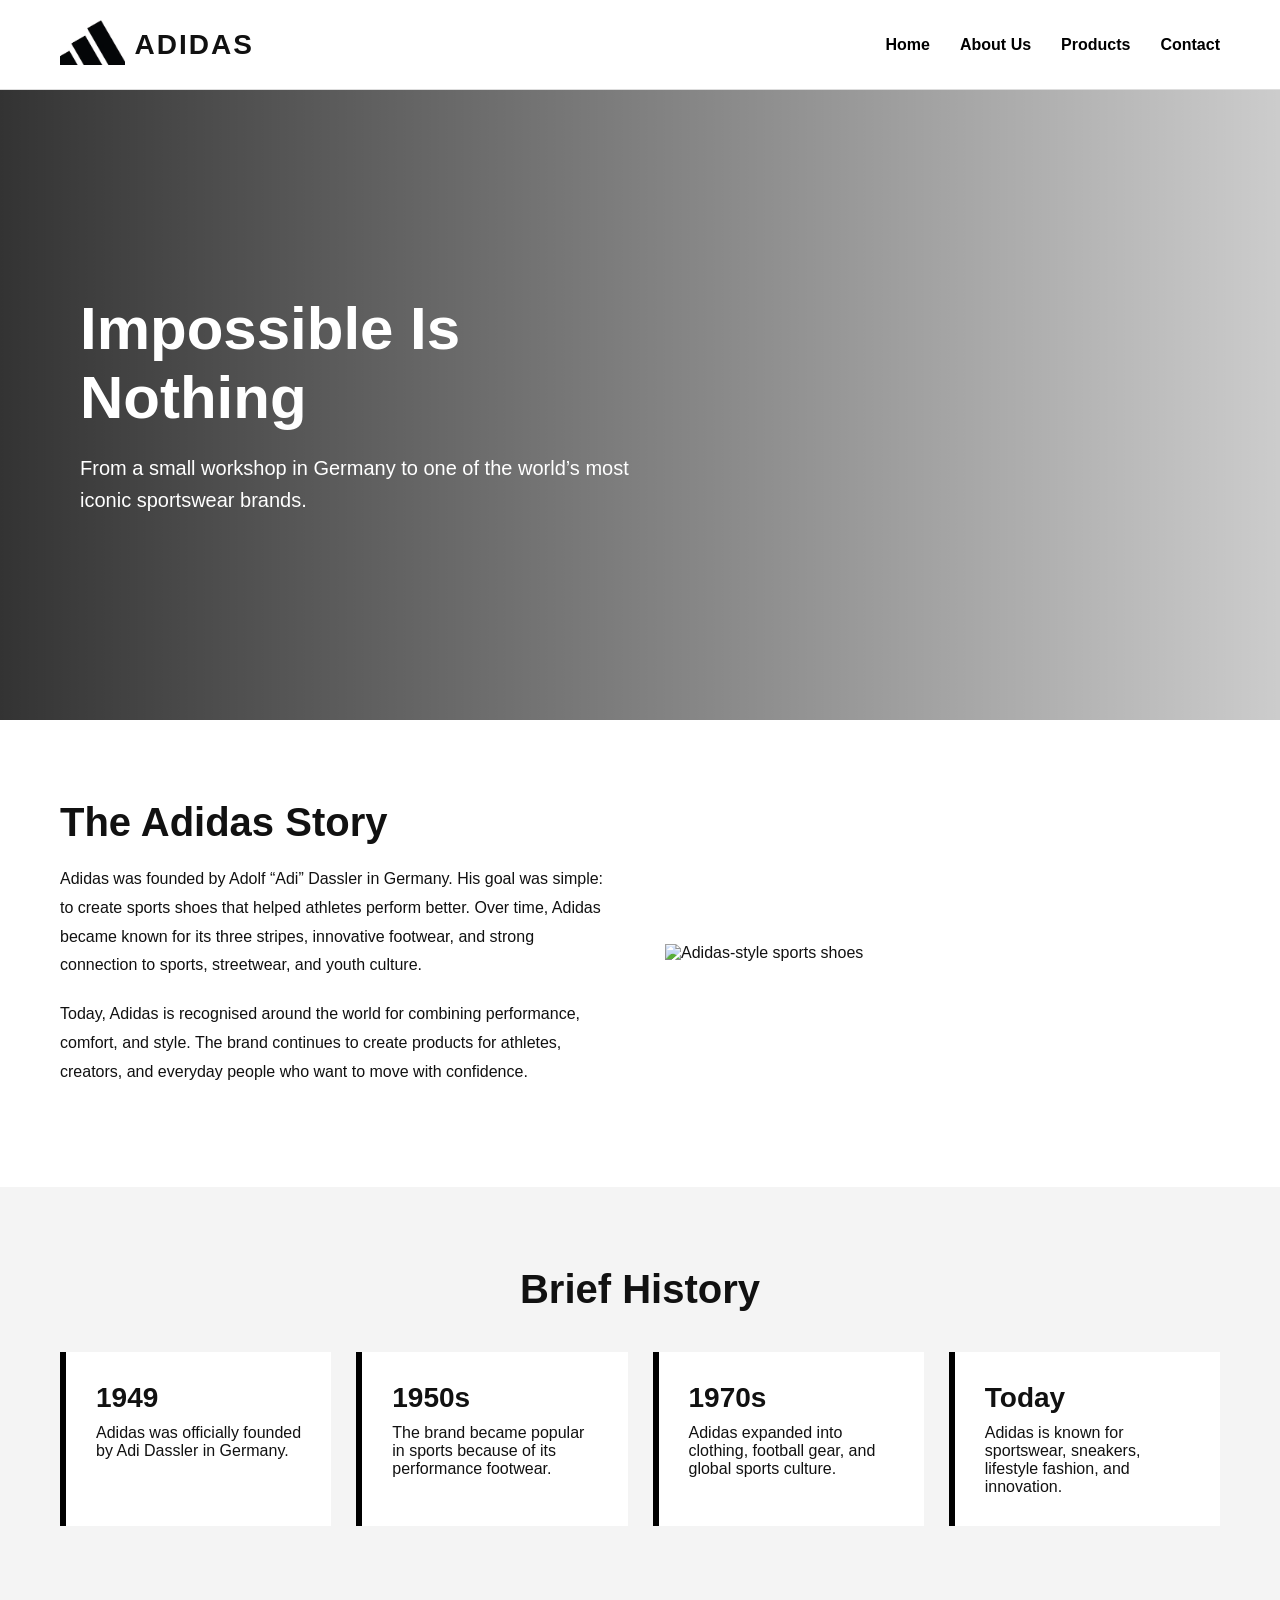
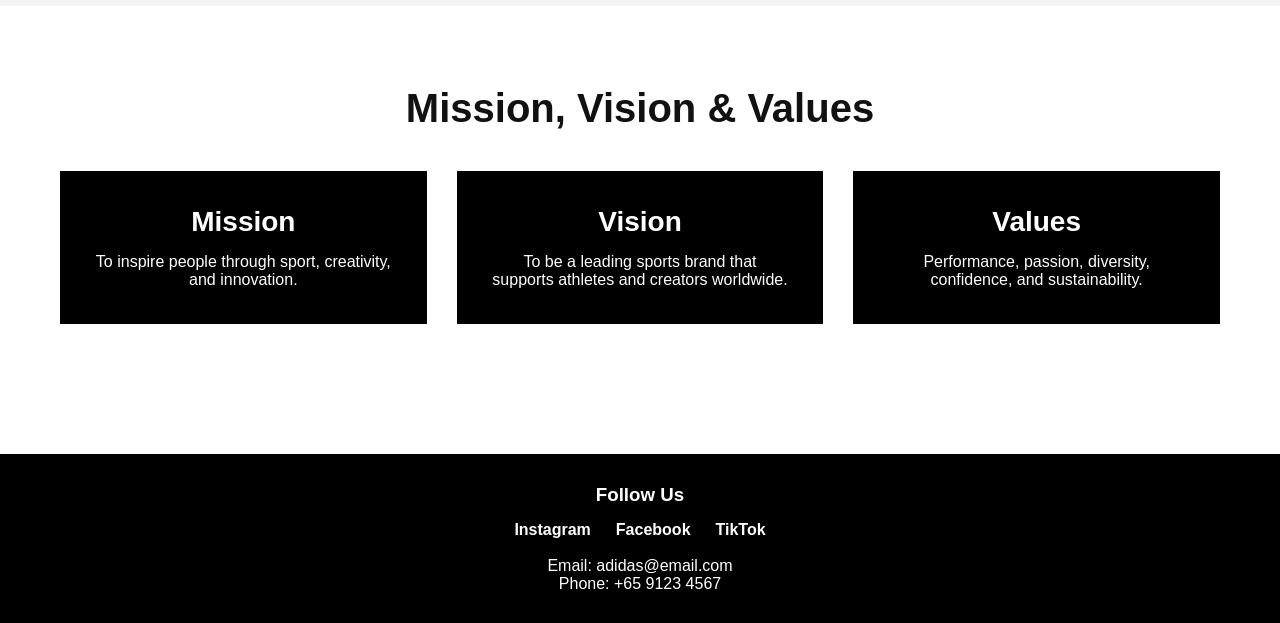
==== aboutus.html @ 66c378e8 "Add files via upload" ====
<!DOCTYPE html>
<html>
<head>
    <title>About Us</title>
    <link rel="stylesheet" href="style.css">
</head>

<body>

<header>
    <nav>
        <div class="logo">

    <a href="index.html">
        <img src="images/logo.webp" alt="Adidas Logo">
    </a>

    <span>ADIDAS</span>

</div>

        <ul>
            <li><a href="index.html">Home</a></li>
            <li><a href="aboutus.html">About Us</a></li>
            <li><a href="products.html">Products</a></li>
            <li><a href="contactus.html">Contact</a></li>
        </ul>
    </nav>
</header>

<section class="about-hero">
    <div class="about-hero-text">
        <h1>Impossible Is Nothing</h1>
        <p>From a small workshop in Germany to one of the world’s most iconic sportswear brands.</p>
    </div>
</section>

<section class="about-story">

    <div class="story-text">
        <h2>The Adidas Story</h2>

        <p>
            Adidas was founded by Adolf “Adi” Dassler in Germany. His goal was simple:
            to create sports shoes that helped athletes perform better. Over time,
            Adidas became known for its three stripes, innovative footwear, and strong
            connection to sports, streetwear, and youth culture.
        </p>

        <p>
            Today, Adidas is recognised around the world for combining performance,
            comfort, and style. The brand continues to create products for athletes,
            creators, and everyday people who want to move with confidence.
        </p>
    </div>

 <div class="story-image">
    <img src="https://th.bing.com/th/id/OIP.qtzQXvxmm-uWm6cFCVfE-gHaHa?w=189&h=190&c=7&r=0&o=7&dpr=1.3&pid=1.7&rm=3" alt="Adidas-style sports shoes">
</div>
</section>

<section class="timeline-section">

    <h2 class="section-title">Brief History</h2>

    <div class="timeline">

        <div class="timeline-card">
            <h3>1949</h3>
            <p>Adidas was officially founded by Adi Dassler in Germany.</p>
        </div>

        <div class="timeline-card">
            <h3>1950s</h3>
            <p>The brand became popular in sports because of its performance footwear.</p>
        </div>

        <div class="timeline-card">
            <h3>1970s</h3>
            <p>Adidas expanded into clothing, football gear, and global sports culture.</p>
        </div>

        <div class="timeline-card">
            <h3>Today</h3>
            <p>Adidas is known for sportswear, sneakers, lifestyle fashion, and innovation.</p>
        </div>

    </div>

</section>

<section class="values-section">

    <h2 class="section-title">Mission, Vision & Values</h2>

    <div class="values-grid">

        <div class="value-card">
            <h3>Mission</h3>
            <p>To inspire people through sport, creativity, and innovation.</p>
        </div>

        <div class="value-card">
            <h3>Vision</h3>
            <p>To be a leading sports brand that supports athletes and creators worldwide.</p>
        </div>

        <div class="value-card">
            <h3>Values</h3>
            <p>Performance, passion, diversity, confidence, and sustainability.</p>
        </div>

    </div>

</section>

<footer>

    <div class="footer-content">

        <h3>Follow Us</h3>

        <div class="social-links">

            <a href="https://instagram.com/adidas" target="_blank">
                Instagram
            </a>

            <a href="https://facebook.com/adidas" target="_blank">
                Facebook
            </a>

            <a href="https://tiktok.com/@adidas" target="_blank">
                TikTok
            </a>

        </div>

        <br>

        <p>
            Email:
            <a href="mailto:adidas@email.com">
                adidas@email.com
            </a>
        </p>

        <p>
            Phone:
            <a href="tel:+6591234567">
                +65 9123 4567
            </a>
        </p>

    </div>

</footer>

</body>
</html>
---- style.css ----
/* RESET */
*{
    margin:0;
    padding:0;
    box-sizing:border-box;
    font-family:Arial, sans-serif;
}

/* BODY */
body{
    background:#ffffff;
    color:#111;
}

/* NAVIGATION */
header{
    background:white;
    border-bottom:1px solid #ddd;
    position:sticky;
    top:0;
}

nav{
    display:flex;
    justify-content:space-between;
    align-items:center;
    padding:20px 60px;
}

.logo{
    display:flex;
    align-items:center;
    gap:10px;
}

.logo img{
    height:45px;
}

.logo span{
    font-size:28px;
    font-weight:bold;
    letter-spacing:2px;
}

nav ul{
    display:flex;
    list-style:none;
    gap:30px;
}

nav a{
    text-decoration:none;
    color:black;
    font-weight:bold;
    transition:0.3s;
}

nav a:hover{
    color:gray;
}

/* HERO SECTION */
.hero{
    height:100vh;

    background:
    linear-gradient(to right,
    rgba(197, 185, 185, 0.8),
    rgba(0,0,0,0.2)),
    url('images/hero.png');

    background-size:cover;
    background-position:center;

    display:flex;
    align-items:center;

    padding-left:80px;
}

.hero-text{
    background:rgba(0,0,0,0.5);
    padding:40px;
    max-width:500px;
}

.hero-text h1{
    font-size:60px;
    margin-bottom:20px;
}

.hero-text p{
    margin-bottom:20px;
    line-height:1.6;
}

.btn{
    display:inline-block;
    background:black;
    color:white;
    padding:15px 30px;
    text-decoration:none;
    font-weight:bold;
    transition:0.3s;
}

.btn:hover{
    background:#444;
}

/* SECTIONS */
section{
    padding:80px 60px;
}

.section-title{
    font-size:40px;
    margin-bottom:40px;
    text-align:center;
}

/* PRODUCT GRID */
.products-grid{
    display:grid;
    grid-template-columns:repeat(auto-fit, minmax(250px,1fr));
    gap:30px;
}

.product-card{
    border:1px solid #ddd;
    overflow:hidden;
    transition:0.3s;
    background:white;
}

.product-card:hover{
    transform:translateY(-5px);
}

.product-card img{
    width:100%;
    height:250px;
   object-fit:contain;
    background:white;
}

.product-info{
    padding:20px;
}

.product-info h3{
    margin-bottom:10px;
}

.price{
    color:#000;
    font-weight:bold;
    margin-top:10px;
}

/* ABOUT PAGE */
.about-container{
    max-width:900px;
    margin:auto;
    line-height:1.8;
}

.about-container h2{
    margin-bottom:20px;
}

/* CONTACT FORM */
.contact-container{
    display:grid;
    grid-template-columns:1fr 1fr;
    gap:50px;
}

form{
    display:flex;
    flex-direction:column;
}

input, textarea{
    padding:15px;
    margin-bottom:20px;
    border:1px solid #ccc;
}

textarea{
    height:150px;
}

button{
    padding:15px;
    border:none;
    background:black;
    color:white;
    font-weight:bold;
    cursor:pointer;
}

/* FOOTER */
footer{
    background:black;
    color:white;
    text-align:center;
    padding:30px;
    margin-top:50px;
}

/* RESPONSIVE */
@media(max-width:768px){

    nav{
        flex-direction:column;
        gap:20px;
    }

    .hero-text h1{
        font-size:40px;
    }

    .contact-container{
        grid-template-columns:1fr;
    }
}

.about-hero{
    height:70vh;
    background:
    linear-gradient(to right, rgba(0,0,0,0.8), rgba(0,0,0,0.2)),
    url("https://th.bing.com/th/id/OIP.sq7r9M1VUjh9C0hHexVWXwHaE8?w=240&h=180&c=7&r=0&o=7&dpr=1.3&pid=1.7&rm=3");
    background-size:cover;
    background-position:center;
    display:flex;
    align-items:center;
    padding:80px;
    color:white;
}
.about-hero-text{
    max-width:600px;
}

.about-hero-text h1{
    font-size:60px;
    margin-bottom:20px;
}

.about-hero-text p{
    font-size:20px;
    line-height:1.6;
}

.about-story{
    display:grid;
    grid-template-columns:1fr 1fr;
    gap:50px;
    align-items:center;
}

.story-text h2{
    font-size:40px;
    margin-bottom:20px;
}

.story-text p{
    line-height:1.8;
    margin-bottom:20px;
}

.story-image img{
    width:100%;
    height:400px;
    object-fit:cover;
    background:white;
}

.timeline-section{
    background:#f4f4f4;
}

.timeline{
    display:grid;
    grid-template-columns:repeat(auto-fit, minmax(220px,1fr));
    gap:25px;
}

.timeline-card{
    background:white;
    padding:30px;
    border-left:6px solid black;
    transition:0.3s;
}

.timeline-card:hover{
    transform:translateY(-8px);
    box-shadow:0 10px 25px rgba(0,0,0,0.15);
}

.timeline-card h3{
    font-size:28px;
    margin-bottom:10px;
}

.values-grid{
    display:grid;
    grid-template-columns:repeat(auto-fit, minmax(250px,1fr));
    gap:30px;
}

.value-card{
    background:black;
    color:white;
    padding:35px;
    text-align:center;
    transition:0.3s;
}

.value-card:hover{
    background:#333;
    transform:scale(1.03);
}

.value-card h3{
    font-size:28px;
    margin-bottom:15px;
}

@media(max-width:768px){
    .about-story{
        grid-template-columns:1fr;
    }

    .about-hero{
        padding:40px;
    }

    .about-hero-text h1{
        font-size:40px;
    }
}

/* REVIEWS */

.review-section{
    margin-top:80px;
}

.review-card{
    border:1px solid #ddd;
    padding:25px;
    margin-bottom:25px;
    background:#fafafa;
    transition:0.3s;
}

.review-card:hover{
    transform:scale(1.02);
}

.stars{
    color:gold;
    font-size:20px;
    margin-bottom:10px;
}

.review-name{
    font-weight:bold;
    margin-top:15px;
}

.verified{
    color:green;
    font-size:14px;
}

/* FOOTER LINKS */

.footer-content{
    text-align:center;
}

.social-links{
    display:flex;
    justify-content:center;
    gap:25px;
    margin-top:15px;
}

.social-links a{
    color:white;
    text-decoration:none;
    font-weight:bold;
    transition:0.3s;
}

.social-links a:hover{
    color:#999;
}

footer a{
    color:white;
    text-decoration:none;
}

footer a:hover{
    text-decoration:underline;
}
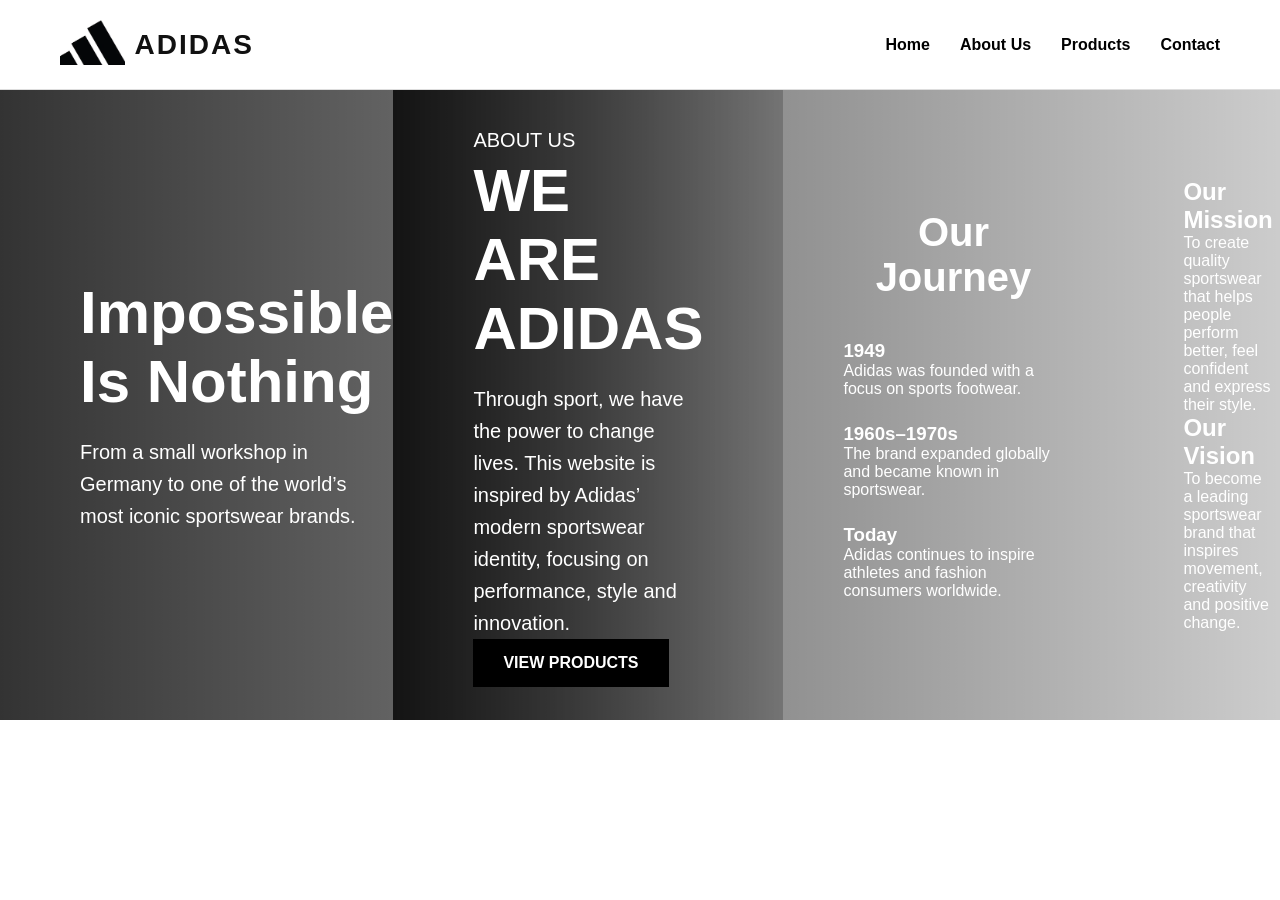
==== commit 8f265b09: "Refactor About Us page structure and content" ====
--- a/aboutus.html
+++ b/aboutus.html
@@ -33,60 +33,55 @@
         <h1>Impossible Is Nothing</h1>
         <p>From a small workshop in Germany to one of the world’s most iconic sportswear brands.</p>
     </div>
+<section class="about-hero">
+    <div class="about-hero-text">
+        <p class="small-title">ABOUT US</p>
+        <h1>WE ARE ADIDAS</h1>
+        <p>
+            Through sport, we have the power to change lives. This website is inspired
+            by Adidas’ modern sportswear identity, focusing on performance, style and innovation.
+        </p>
+        <a href="products.html" class="btn">VIEW PRODUCTS</a>
+    </div>
 </section>
 
-<section class="about-story">
+<section class="journey">
+    <h2 class="section-title">Our Journey</h2>
 
-    <div class="story-text">
-        <h2>The Adidas Story</h2>
+    <div class="timeline">
+        <div>
+            <h3>1949</h3>
+            <p>Adidas was founded with a focus on sports footwear.</p>
+        </div>
 
+        <div>
+            <h3>1960s–1970s</h3>
+            <p>The brand expanded globally and became known in sportswear.</p>
+        </div>
+
+        <div>
+            <h3>Today</h3>
+            <p>Adidas continues to inspire athletes and fashion consumers worldwide.</p>
+        </div>
+    </div>
+</section>
+
+<section class="mission-vision">
+    <div>
+        <h2>Our Mission</h2>
         <p>
-            Adidas was founded by Adolf “Adi” Dassler in Germany. His goal was simple:
-            to create sports shoes that helped athletes perform better. Over time,
-            Adidas became known for its three stripes, innovative footwear, and strong
-            connection to sports, streetwear, and youth culture.
-        </p>
-
-        <p>
-            Today, Adidas is recognised around the world for combining performance,
-            comfort, and style. The brand continues to create products for athletes,
-            creators, and everyday people who want to move with confidence.
+            To create quality sportswear that helps people perform better,
+            feel confident and express their style.
         </p>
     </div>
 
- <div class="story-image">
-    <img src="https://th.bing.com/th/id/OIP.qtzQXvxmm-uWm6cFCVfE-gHaHa?w=189&h=190&c=7&r=0&o=7&dpr=1.3&pid=1.7&rm=3" alt="Adidas-style sports shoes">
-</div>
-</section>
-
-<section class="timeline-section">
-
-    <h2 class="section-title">Brief History</h2>
-
-    <div class="timeline">
-
-        <div class="timeline-card">
-            <h3>1949</h3>
-            <p>Adidas was officially founded by Adi Dassler in Germany.</p>
-        </div>
-
-        <div class="timeline-card">
-            <h3>1950s</h3>
-            <p>The brand became popular in sports because of its performance footwear.</p>
-        </div>
-
-        <div class="timeline-card">
-            <h3>1970s</h3>
-            <p>Adidas expanded into clothing, football gear, and global sports culture.</p>
-        </div>
-
-        <div class="timeline-card">
-            <h3>Today</h3>
-            <p>Adidas is known for sportswear, sneakers, lifestyle fashion, and innovation.</p>
-        </div>
-
+    <div>
+        <h2>Our Vision</h2>
+        <p>
+            To become a leading sportswear brand that inspires movement,
+            creativity and positive change.
+        </p>
     </div>
-
 </section>
 
 <section class="values-section">
@@ -157,4 +152,4 @@
 </footer>
 
 </body>
-</html>+</html>
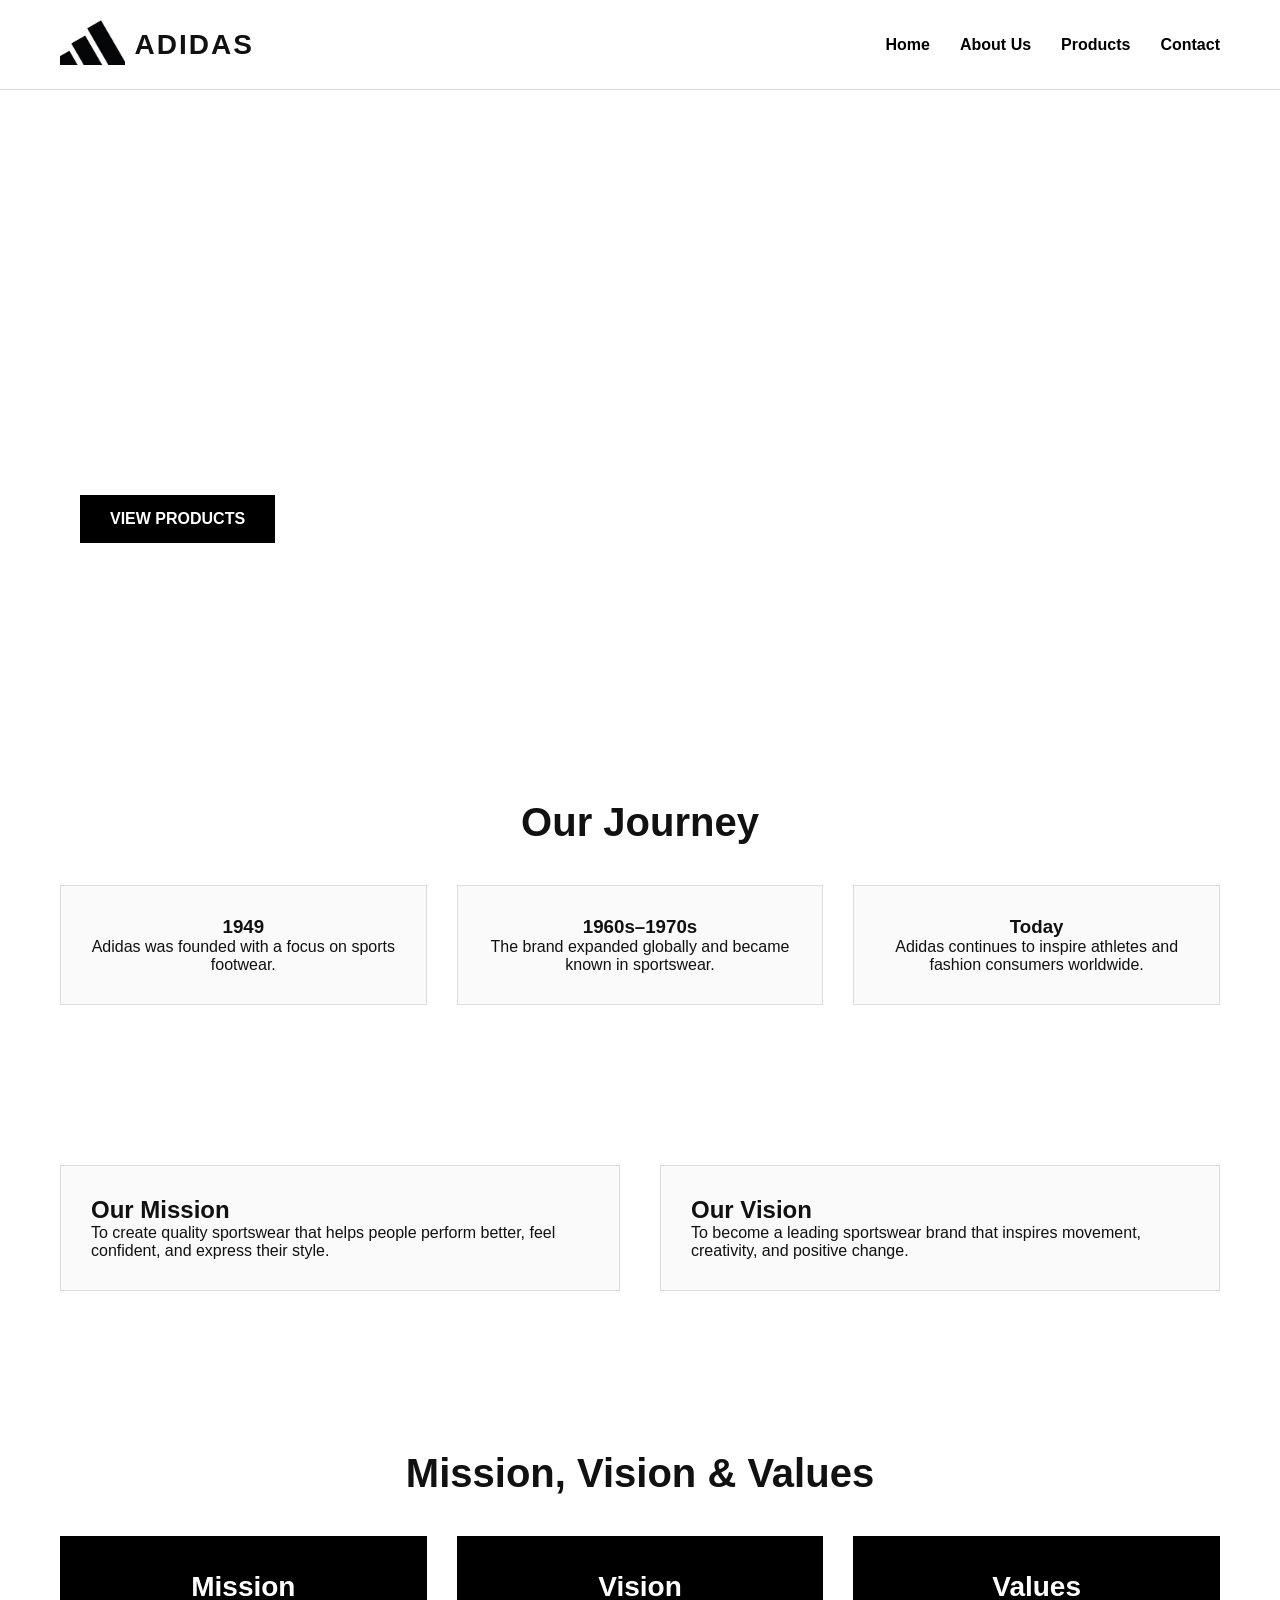
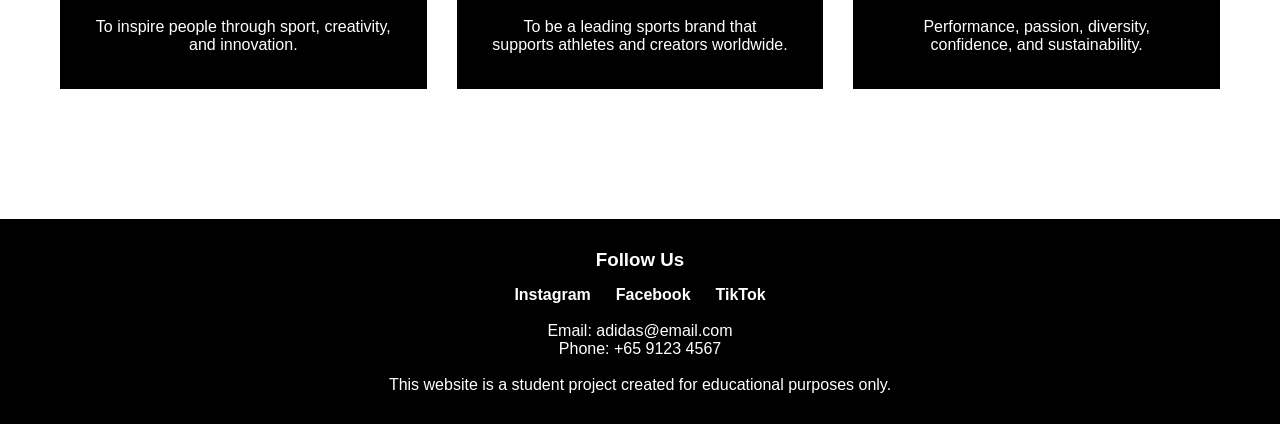
==== commit a0a87cd4: "Revise About Us page layout and content Updated the About Us page with improved structure and conten" ====
--- a/aboutus.html
+++ b/aboutus.html
@@ -1,23 +1,30 @@
 <!DOCTYPE html>
 <html>
+
 <head>
+    <meta charset="UTF-8">
+    <meta name="viewport" content="width=device-width, initial-scale=1.0">
+
     <title>About Us</title>
+
     <link rel="stylesheet" href="style.css">
 </head>
 
 <body>
 
 <header>
+
     <nav>
+
         <div class="logo">
 
-    <a href="index.html">
-        <img src="images/logo.webp" alt="Adidas Logo">
-    </a>
-
-    <span>ADIDAS</span>
-
-</div>
+            <a href="index.html">
+                <img src="images/logo.webp" alt="Adidas Logo">
+            </a>
+
+            <span>ADIDAS</span>
+
+        </div>
 
         <ul>
             <li><a href="index.html">Home</a></li>
@@ -25,89 +32,131 @@
             <li><a href="products.html">Products</a></li>
             <li><a href="contactus.html">Contact</a></li>
         </ul>
+
     </nav>
+
 </header>
 
+<!-- HERO SECTION -->
+
 <section class="about-hero">
+
     <div class="about-hero-text">
-        <h1>Impossible Is Nothing</h1>
-        <p>From a small workshop in Germany to one of the world’s most iconic sportswear brands.</p>
-    </div>
-<section class="about-hero">
-    <div class="about-hero-text">
+
         <p class="small-title">ABOUT US</p>
+
         <h1>WE ARE ADIDAS</h1>
-        <p>
-            Through sport, we have the power to change lives. This website is inspired
-            by Adidas’ modern sportswear identity, focusing on performance, style and innovation.
-        </p>
-        <a href="products.html" class="btn">VIEW PRODUCTS</a>
-    </div>
-</section>
+
+        <p>
+            Through sport, we have the power to change lives.
+            This website is inspired by Adidas’ modern sportswear
+            identity, focusing on performance, style, and innovation.
+        </p>
+
+        <a href="products.html" class="btn">
+            VIEW PRODUCTS
+        </a>
+
+    </div>
+
+</section>
+
+<!-- JOURNEY SECTION -->
 
 <section class="journey">
+
     <h2 class="section-title">Our Journey</h2>
 
     <div class="timeline">
+
         <div>
             <h3>1949</h3>
-            <p>Adidas was founded with a focus on sports footwear.</p>
+            <p>
+                Adidas was founded with a focus on sports footwear.
+            </p>
         </div>
 
         <div>
             <h3>1960s–1970s</h3>
-            <p>The brand expanded globally and became known in sportswear.</p>
+            <p>
+                The brand expanded globally and became known in sportswear.
+            </p>
         </div>
 
         <div>
             <h3>Today</h3>
-            <p>Adidas continues to inspire athletes and fashion consumers worldwide.</p>
-        </div>
-    </div>
-</section>
+            <p>
+                Adidas continues to inspire athletes and fashion consumers worldwide.
+            </p>
+        </div>
+
+    </div>
+
+</section>
+
+<!-- MISSION / VISION -->
 
 <section class="mission-vision">
+
     <div>
         <h2>Our Mission</h2>
+
         <p>
             To create quality sportswear that helps people perform better,
-            feel confident and express their style.
+            feel confident, and express their style.
         </p>
     </div>
 
     <div>
         <h2>Our Vision</h2>
+
         <p>
             To become a leading sportswear brand that inspires movement,
-            creativity and positive change.
-        </p>
-    </div>
-</section>
+            creativity, and positive change.
+        </p>
+    </div>
+
+</section>
+
+<!-- VALUES SECTION -->
 
 <section class="values-section">
 
-    <h2 class="section-title">Mission, Vision & Values</h2>
+    <h2 class="section-title">
+        Mission, Vision & Values
+    </h2>
 
     <div class="values-grid">
 
         <div class="value-card">
             <h3>Mission</h3>
-            <p>To inspire people through sport, creativity, and innovation.</p>
+
+            <p>
+                To inspire people through sport, creativity, and innovation.
+            </p>
         </div>
 
         <div class="value-card">
             <h3>Vision</h3>
-            <p>To be a leading sports brand that supports athletes and creators worldwide.</p>
+
+            <p>
+                To be a leading sports brand that supports athletes and creators worldwide.
+            </p>
         </div>
 
         <div class="value-card">
             <h3>Values</h3>
-            <p>Performance, passion, diversity, confidence, and sustainability.</p>
-        </div>
-
-    </div>
-
-</section>
+
+            <p>
+                Performance, passion, diversity, confidence, and sustainability.
+            </p>
+        </div>
+
+    </div>
+
+</section>
+
+<!-- FOOTER -->
 
 <footer>
 
@@ -147,6 +196,12 @@
             </a>
         </p>
 
+        <br>
+
+        <p class="disclaimer">
+            This website is a student project created for educational purposes only.
+        </p>
+
     </div>
 
 </footer>
--- a/style.css
+++ b/style.css
@@ -407,4 +407,99 @@
 
 footer a:hover{
     text-decoration:underline;
-}+}
+
+/* ABOUT PAGE UPGRADE */
+
+.about-hero{
+    min-height:70vh;
+    background:linear-gradient(to right, rgba(255,255,255,0.95), rgba(255,255,255,0.4)), url('about.jpg') center/cover no-repeat;
+    display:flex;
+    align-items:center;
+    padding:80px;
+}
+
+.about-hero-text{
+    max-width:550px;
+}
+
+.small-title{
+    font-weight:bold;
+    letter-spacing:2px;
+    margin-bottom:10px;
+}
+
+.about-hero h1,
+.contact-hero h1{
+    font-size:60px;
+    margin-bottom:20px;
+}
+
+.journey{
+    text-align:center;
+}
+
+.timeline{
+    display:grid;
+    grid-template-columns:repeat(auto-fit, minmax(220px, 1fr));
+    gap:30px;
+}
+
+.timeline div,
+.mission-vision div{
+    border:1px solid #ddd;
+    padding:30px;
+    background:#fafafa;
+}
+
+.mission-vision{
+    display:grid;
+    grid-template-columns:1fr 1fr;
+    gap:40px;
+}
+
+/* CONTACT PAGE UPGRADE */
+
+.contact-hero{
+    min-height:55vh;
+    background:linear-gradient(to right, rgba(0,0,0,0.85), rgba(0,0,0,0.2)), url('contact.jpg') center/cover no-repeat;
+    color:white;
+    display:flex;
+    align-items:center;
+    padding:80px;
+}
+
+.contact-page{
+    display:grid;
+    grid-template-columns:1fr 1fr;
+    gap:50px;
+}
+
+.contact-form-box,
+.contact-info-box{
+    padding:40px;
+    border:1px solid #ddd;
+    background:#fafafa;
+}
+
+.contact-info-box a{
+    color:black;
+    font-weight:bold;
+}
+
+@media(max-width:768px){
+    .about-hero,
+    .contact-hero{
+        padding:40px;
+    }
+
+    .about-hero h1,
+    .contact-hero h1{
+        font-size:40px;
+    }
+
+    .mission-vision,
+    .contact-page{
+        grid-template-columns:1fr;
+    }
+}
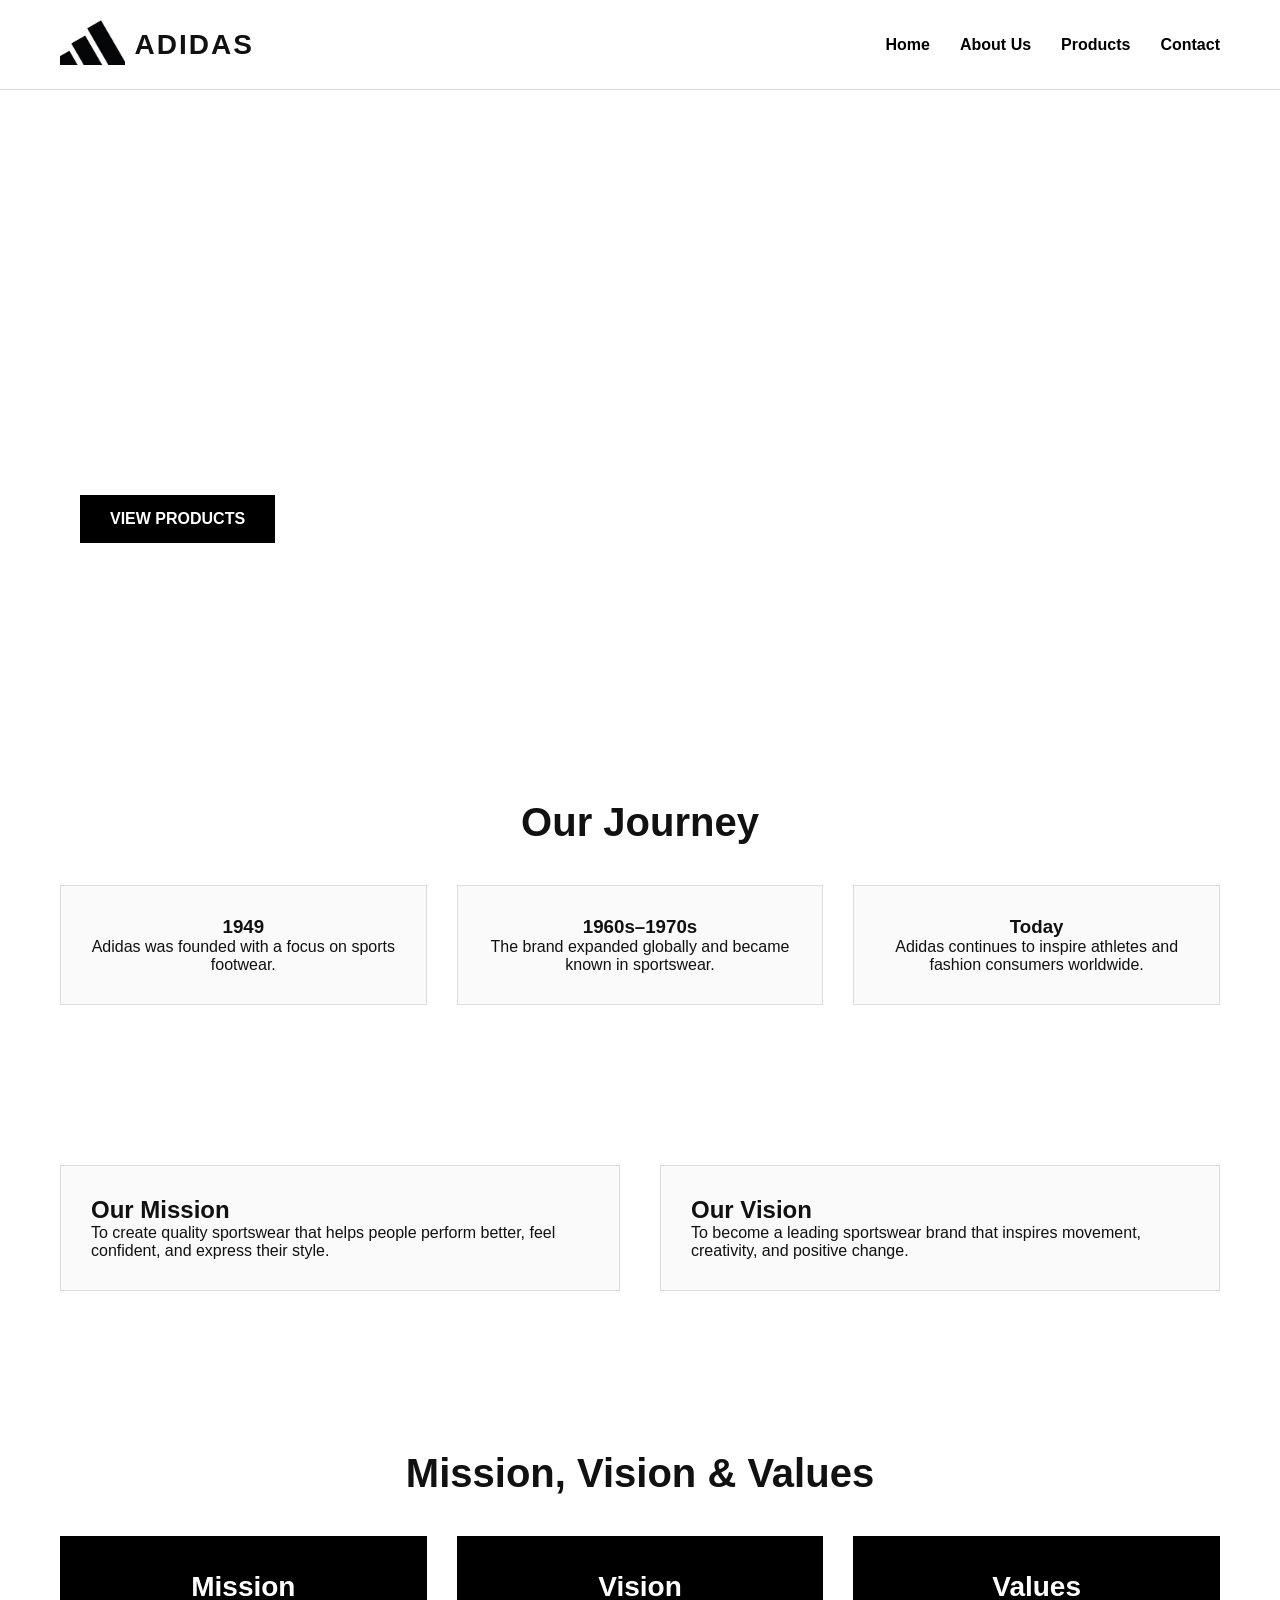
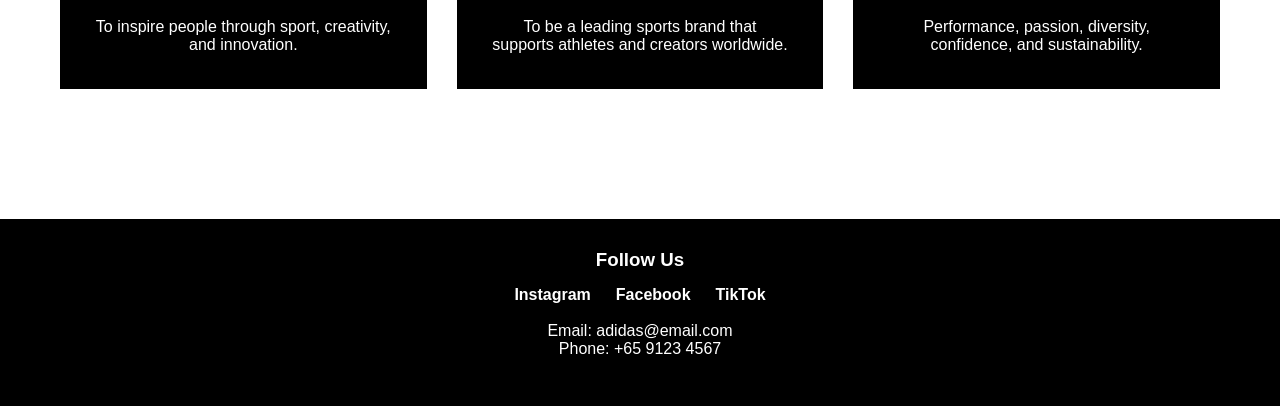
==== commit 28c08663: "Fix HTML formatting and structure in aboutus.html" ====
--- a/aboutus.html
+++ b/aboutus.html
@@ -198,10 +198,6 @@
 
         <br>
 
-        <p class="disclaimer">
-            This website is a student project created for educational purposes only.
-        </p>
-
     </div>
 
 </footer>
